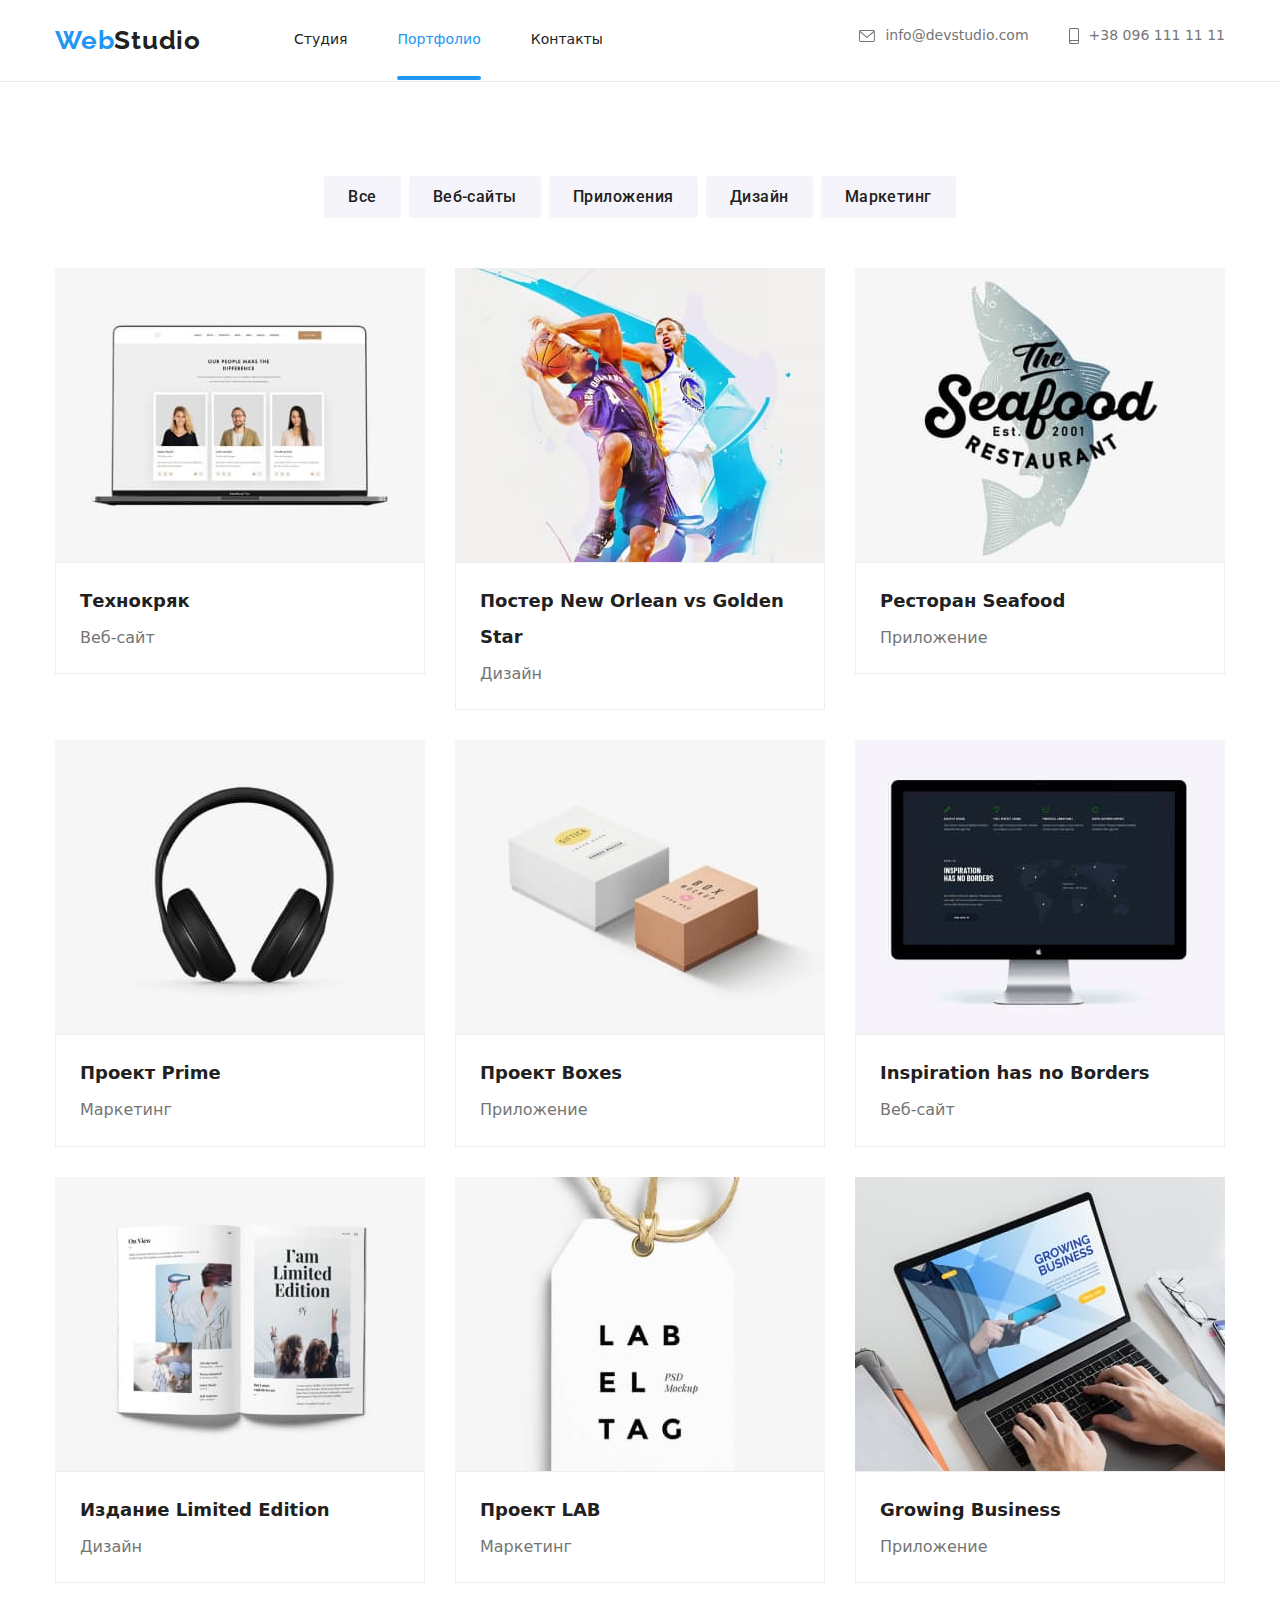
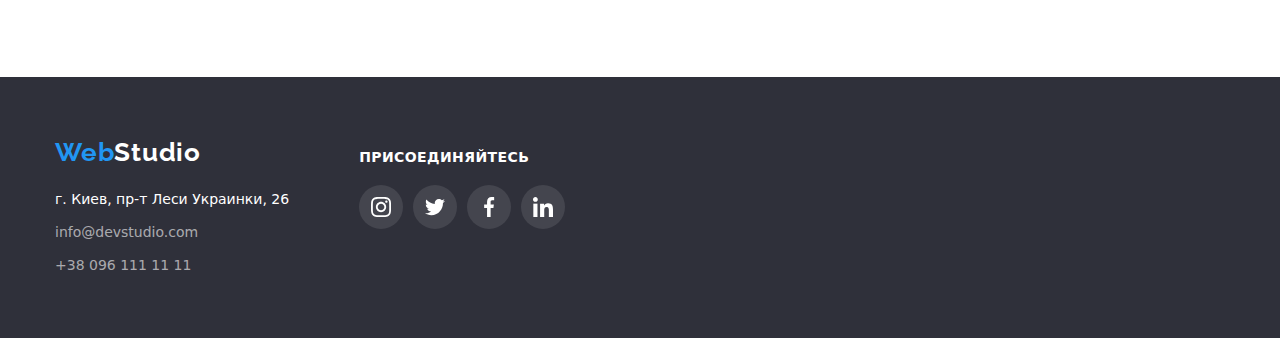
==== portfolio.html @ 893a2a83 "hw6" ====
<!DOCTYPE html>
<html lang="ru">

<head>
    <meta charset="UTF-8">
    <meta http-equiv="X-UA-Compatible" content="IE=edge">
    <meta name="viewport" content="width=device-width, initial-scale=1.0">
    <title>Document</title>
    <link rel="stylesheet" href="./css/styles.css">
    <link rel="stylesheet" href="https://cdnjs.cloudflare.com/ajax/libs/modern-normalize/1.1.0/modern-normalize.css">
    <link rel="preconnect" href="https://fonts.gstatic.com">
    <link
        href="https://fonts.googleapis.com/css2?family=Raleway:wght@700&family=Roboto:wght@400;500;700;900&display=swap"
        rel="stylesheet">
</head>

<body>
    <header class=head-border>
        <div class="container">
            <nav class="nav">

                <a class="nav-logo" href="./index.html"><span class="logo-web">Web</span>Studio</a>

                <ul class="nav-list list">
                    <li class="nav-item"><a class="nav-link link " href="./index.html">Студия</a></li>
                    <li class="nav-item"><a class="nav-link link active" href="./portfolio.html">Портфолио</a></li>
                    <li class="nav-item"><a class="nav-link link" href="#">Контакты</a></li>
                </ul>
            </nav>
            <ul class="contact-list list">
                <li class="contact-item"><a class="nav-link link contact-link" href="mailto:info@devstudio.com">
                        <svg class=contact-list-icon width="16" height="12">
                            <use href="./images/sprite.svg#icon-envelope"></use>
                        </svg>
                        info@devstudio.com</a></li>
                <li class="contact-item"><a class="nav-link link contact-link" href="tel:+380961111111">
                        <svg class=contact-list-icon width="10" height="16">
                            <use href="./images/sprite.svg#icon-smartphone"></use>
                        </svg>
                        +38 096 111 11 11</a>
                </li>
            </ul>
        </div>
    </header>

    <main>
        <section class="container pad-top">

            <ul class=selectors>
                <li class="list"><button type="button" class="btn-filter">Все</button></li>
                <li class="list"><button type="button" class="btn-filter">Веб-сайты</button></li>
                <li class="list"><button type="button" class="btn-filter">Приложения</button></li>
                <li class="list"><button type="button" class="btn-filter">Дизайн</button></li>
                <li class="list"><button type="button" class="btn-filter">Маркетинг</button></li>
            </ul>

            <ul class=tile-list>

                <li class="title-li list ">
                        <a class="link link-al" href="">
                            <div class="overlay">
                                <img src="./images/tehnokrya.jpg" alt="website" width="370">
                                <p class="about-galery-card">Технокряк это 
                                    современная площадка распространения коронавируса. Компании используют эту платформу для цифрового шпионажа и атак на защищённые сервера конкурентов.</p>
                            </div>
                            <div class="gallery-card">
                            <h3 class="galery-title">Технокряк</h3>
                            <p class="galery-text">Веб-сайт</p>
                    </div></a></li>

                <li class="title-li list">
                    <a class="link link-al" href="">
                        <div class="overlay">
                              <img src="./images/poster-ball.jpg" alt="basketball-players" width="370">
                                 <p class="about-galery-card">Lorem ipsum dolor sit amet consectetur adipisicing elit. Perferendis eveniet laboriosam voluptatibus minus itaque quaerat quos sequi aut iusto, natus adipisci accusantium dignissimos eius! Alias facere sunt quisquam distinctio veniam.</p>
                            </div>
                            <div class="gallery-card">
                            <h3 class="galery-title">Постер New Orlean vs Golden Star</h3>
                            <p class="galery-text">Дизайн</p>
                    </div>
                </a>
                </li>

                <li class="title-li list ">
                    <a class="link link-al" href="">
                        <div class="overlay">
                            <img src="./images/poster-shark.jpg" alt="restoraunt-logo" width="370">
                            <p class="about-galery-card">Lorem ipsum dolor sit amet consectetur adipisicing elit. Perferendis eveniet laboriosam voluptatibus minus itaque quaerat quos sequi aut iusto, natus adipisci accusantium dignissimos eius! Alias facere sunt quisquam distinctio veniam.
                        </div>
                        <div class="gallery-card">
                        <h3 class="galery-title">Ресторан Seafood</h3>
                        <p class="galery-text">Приложение</p>
                </div>
           
            </a>
            </li>

            <li class="title-li list ">
                <a class="link link-al" href="">
                    <div class="overlay">
                        <img src="./images/headphones.jpg" alt="headphones" width="370">
                        <p class="about-galery-card">Lorem ipsum dolor sit amet consectetur adipisicing elit. Perferendis eveniet laboriosam voluptatibus minus itaque quaerat quos sequi aut iusto, natus adipisci accusantium dignissimos eius! Alias facere sunt quisquam distinctio veniam.                 </div>
                    <div class="gallery-card">
                    <h3 class="galery-title">Проект Prime</h3>
                    <p class="galery-text">Маркетинг</p>
            </div>
        </a>
        </li>
             
        <li class="title-li list ">
            <a class="link link-al" href="">
                <div class="overlay">
                    <img src="./images/boxes.jpg" alt="two-boxes" width="370">
                    <p class="about-galery-card">Lorem ipsum dolor sit amet consectetur adipisicing elit. Perferendis eveniet laboriosam voluptatibus minus itaque quaerat quos sequi aut iusto, natus adipisci accusantium dignissimos eius! Alias facere sunt quisquam distinctio veniam.         </div>
                <div class="gallery-card">
                <h3 class="galery-title">Проект Boxes</h3>
                <p class="galery-text">Приложение</p>
        </div>    </a>
    </li>
           
    <li class="title-li list ">
        <a class="link link-al" href="">
            <div class="overlay">
                <img src="./images/macbook.jpg" alt="macbook" width="370">
                <p class="about-galery-card">Lorem ipsum dolor sit amet consectetur adipisicing elit. Perferendis eveniet laboriosam voluptatibus minus itaque quaerat quos sequi aut iusto, natus adipisci accusantium dignissimos eius! Alias facere sunt quisquam distinctio veniam. </div>
            <div class="gallery-card">
            <h3 class="galery-title">Inspiration has no Borders</h3>
            <p class="galery-text">Веб-сайт</p>
    </div></a>
</li>

<li class="title-li list ">
    <a class="link link-al" href="">
        <div class="overlay">
            <img src="./images/book.jpg" alt="book" width="370">
            <p class="about-galery-card">Lorem ipsum dolor sit amet consectetur adipisicing elit. Perferendis eveniet laboriosam voluptatibus minus itaque quaerat quos sequi aut iusto, natus adipisci accusantium dignissimos eius! Alias facere sunt quisquam distinctio veniam.  </div>    
                <div class="gallery-card">
        <h3 class="galery-title">Издание Limited Edition</h3>
        <p class="galery-text">Дизайн</p>
</div>
</a>
</li>   
             
<li class="title-li list ">
    <a class="link link-al" href="">
        <div class="overlay">
            <img src="./images/label.jpg" alt="label" width="370">
            <p class="about-galery-card">Lorem ipsum dolor sit amet consectetur adipisicing elit. Perferendis eveniet laboriosam voluptatibus minus itaque quaerat quos sequi aut iusto, natus adipisci accusantium dignissimos eius! Alias facere sunt quisquam distinctio veniam.   </div>       
                <div class="gallery-card">
        <h3 class="galery-title">Проект LAB</h3>
        <p class="galery-text">Маркетинг</p>
</div></a></li>   

<li class="title-li list ">
    <a class="link link-al" href="">
        <div class="overlay">
            <img src="./images/laptop.jpg" alt="notebook" width="370">
            <p class="about-galery-card">Lorem ipsum dolor sit amet consectetur adipisicing elit. Perferendis eveniet laboriosam voluptatibus minus itaque quaerat quos sequi aut iusto, natus adipisci accusantium dignissimos eius! Alias facere sunt quisquam distinctio veniam.   </div>      
                 <div class="gallery-card">
        <h3 class="galery-title">Growing Business</h3>
        <p class="galery-text">Приложение</p>
</div></a></li>  

            </ul>
        </section>
    </main>

    <footer class="footer-color">
        <div class="container footer-container">
            <div class=div-footer>
                <address>
                    <a class="footer-logo" href="./index.html"><span class="logo-web">Web</span>Studio</a>
                    <p class="contacts-mar adress">г. Киев, пр-т Леси Украинки, 26</p>
                    <a class="link-footer" href="mailto:info@devstudio.com">
                        <p class=contacts-mar>info@devstudio.com</p>
                    </a>
                    <a class=" link-footer" href="tel:+380961111111">
                        <p>+38 096 111 11 11</p>
                    </a>

                </address>

                <div class=join-list>
                    <p class=join>присоединяйтесь</p>
                    <ul class="our-social-link-list list">
                        <li class="our-social-list-item">
                            <a class="social-list-link our-social-list-link" href="">
                                <svg class="social-list-icon-wite" width="20" height="20">
                                    <use href="./images/sprite.svg#icon-instagram">
                                    </use>
                                </svg></a>
                        </li>
                        <li class="our-social-list-item">
                            <a href="" class="social-list-link our-social-list-link">
                                <svg class="social-list-icon-wite" width="20" height="20">
                                    <use href="./images/sprite.svg#icon-twitter">
                                    </use>
                                </svg></a>
                        </li>
                        <li class="our-social-list-item">
                            <a href="" class="social-list-link our-social-list-link">
                                <svg class="social-list-icon-wite" width="20" height="20">
                                    <use href="./images/sprite.svg#icon-facebook">
                                    </use>
                                </svg></a>
                        </li>
                        <li class="our-social-list-item">
                            <a href="" class="social-list-link our-social-list-link">
                                <svg class="social-list-icon-wite" width="20" height="20">
                                    <use href="./images/sprite.svg#icon-linkedin">
                                    </use>
                                </svg></a>
                        </li>
                </div>
            </div>

    </footer>
</body>

</html>
---- css/styles.css ----
:root {
  --color-black: #212121;
  --color-blue: #2196f3;
  --color-grey: #757575;
  --color-white: #ffffff;
  --color-innative-btn: #f5f4fa;
}
h1,
h2,
h3,
h4,
h5,
h6,
p,
ul,
ol {
  margin-bottom: 0;
  margin-top: 0;
  padding: 0;
}
.visually-hidden {
  position: absolute !important;
  clip: rect(1px 1px 1px 1px);
  clip: rect(1px, 1px, 1px, 1px);
  padding: 0 !important;
  border: 0 !important;
  height: 1px !important;
  width: 1px !important;
  overflow: hidden;
}

body {
  background-color: var(--color-white);
  color: var(--color-grey);
  font-family: Roboto, Arial, Helvetica, sans-serif;
  font-style: normal;
  font-weight: 400;
  font-size: 14px;
  line-height: 1.14;
}
img {
  display: block;
}
.container {
  width: 1200px;
  padding-left: 15px;
  padding-right: 15px;
  margin-left: auto;
  margin-right: auto;
  /* align-items: center; */
}
.list {
  list-style: none;
}
.pad-top {
  padding-top: 94px;
  padding-bottom: 94px;
}

.link:hover,
.link:focus {
  color: var(--color-blue);
}
.head-border {
  border-bottom: 1px solid #ececec;
}
/*  header */

.nav,
header > .container,
.selectors {
  display: flex;
  flex-wrap: wrap;
  align-items: center;
}
.img-list {
  margin-top: -30px;
  margin-left: -30px;
  display: flex;
  flex-wrap: wrap;
}
.img-li {
  flex-basis: calc((100% - 90px) / 3);
  margin-top: 30px;
  margin-left: 30px;
}
.nav-link {
  padding-top: 25px;
  padding-bottom: 33px;
}

/* logo */
.nav-logo {
  padding-top: 25px;
  padding-bottom: 25px;
  font-family: Raleway;
  font-weight: 700;
  font-size: 26px;
  line-height: 1.19;
  letter-spacing: 0.03em;
  text-decoration: none;
  color: var(--color-black);
  margin-right: 93px;
}
.logo-web {
  color: var(--color-blue);
}
/* /logo */

/* header */

.nav-list {
  font-weight: 500;
  display: flex;
  align-items: center;
}
.nav-item:not(:last-child) {
  margin-right: 50px;
}
.link {
  text-decoration: none;
  color: var(--color-black);
  transition: color 250ms cubic-bezier(0.4, 0, 0.2, 1);
}
.active {
  color: var(--color-blue);
  position: relative;
}
.active:after {
  content: "";
  display: block;
  position: absolute;
  width: 100%;
  height: 4px;
  left: 0;
  bottom: 0;
  background-color: var(--color-blue);
  display: inline-block;
  border-radius: 2px;
  margin: 0;
  padding: 0;
}
.contact-list {
  display: flex;
  margin-left: auto;
}
.contact-item:not(:last-child) {
  margin-right: 40px;
}
.contact-link {
  display: flex;
  align-items: center;
  justify-content: flex-end;
  font-weight: 500;
  color: var(--color-grey);
  transition: color 250ms cubic-bezier(0.4, 0, 0.2, 1);
}
.contact-list-icon {
  margin-right: 10px;
  fill: currentColor;
  transition: fill 250ms cubic-bezier(0.4, 0, 0.2, 1);
}
.contact-item:hover .contact-list-icon,
.contact-item:focus .contact-list-icon {
  fill: var(--color-blue);
}

/* /header */
/* hero */
.hero-container {
  max-width: 700px;
  margin-left: auto;
  margin-right: auto;
}
.hero-title {
  justify-content: center;
  font-weight: 900;
  font-size: 44px;
  line-height: 1.36;
  text-align: center;
  letter-spacing: 0.06em;
  text-transform: uppercase;
  color: var(--color-white);
}
.hero-section {
  background-color: #c4c4c4;
  display: flex;
  padding-top: 200px;
  padding-bottom: 200px;
  margin-left: auto;
  margin-right: auto;
  max-width: 1600px;
  background-image: linear-gradient(
      rgba(47, 48, 58, 0.4),
      rgba(47, 48, 58, 0.4)
    ),
    url("../images/bgi.jpeg");
}

/* hero btn */
.btn {
  background-color: var(--color-blue);
  color: var(--color-white);
  font-weight: 700;
  font-size: 16px;
  line-height: 1.87;
  border-radius: 4px;
  cursor: pointer;
  justify-content: center;
  margin-top: 30px;
}
.order {
  align-items: center;
  justify-content: center;
  display: block;
  margin-left: auto;
  margin-right: auto;
  padding: 10px 32px;
  box-shadow: 0px 4px 4px rgba(0, 0, 0, 0.15);
  border-radius: 4px;
  border: none;
  transition: color 250ms cubic-bezier(0.4, 0, 0.2, 1);
}
.order:focus,
.order:hover {
  color: var(--color-black);
  box-shadow: 0px 3px 1px rgba(0, 0, 0, 0.1), 0px 1px 2px rgba(0, 0, 0, 0.08),
    0px 2px 2px rgba(0, 0, 0, 0.12);
}
/* /hero btn */
/* about */
.feature {
  justify-content: center;
  align-items: center;
  width: 270px;
  height: 120px;
  display: flex;
  background-color: #f5f4fa;
  border-radius: 4px;
}

.about-list {
  display: flex;
  flex-direction: row;
  margin-top: -30px;
  margin-left: -30px;
}
.discription {
  padding-top: 94px;
  padding-bottom: 47px;
}
.about-list li {
  margin-left: 30px;
  margin-top: 30px;
  /* padding: 5px; */
  flex-basis: calc((100% - 120px) / 4);
}

.about-title {
  text-transform: uppercase;
  color: var(--color-black);
  font-size: 14px;
  line-height: 1.71;
  margin-bottom: 10px;
  padding-top: 30px;
}

.about-title-p {
  font-style: normal;
  font-weight: normal;
  font-size: 14px;
  line-height: 1.71;
  letter-spacing: 0.03em;
}
/* about work */
.about-work {
  font-weight: 700;
  color: var(--color-black);
  text-align: center;
  font-size: 36px;
  margin-bottom: 50px;
}
.work-list {
  padding-bottom: 94px;
  padding-top: 47px;
}
.about-work-div {
  position: relative;
}
.about-work-disc {
  background-color: rgba(47, 48, 58, 0.8);
  padding-top: 27px;
  display: block;
  position: absolute;
  height: 70px;
  width: 370px;
  left: 0px;
  bottom: 0px;
  right: 0px;
  font-weight: bold;
  font-size: 14px;
  line-height: 1.71;
  text-align: center;
  letter-spacing: 0.03em;
  text-transform: uppercase;
  color: #ffffff;
}
/* /about work */
/* team */
.team-section {
  background-color: #f5f4fa;
}
.our-team {
  font-weight: 700;
  color: var(--color-black);
  text-align: center;
  font-size: 36px;
  margin-bottom: 50px;
}

.team-list {
  display: flex;
  margin-top: -30px;
  margin-left: -30px;
}
.card {
  margin-left: 30px;
  margin-top: 30px;
  flex-basis: calc((100% - 120px) / 4);
  box-shadow: 0px 1px 3px rgba(0, 0, 0, 0.12), 0px 1px 1px rgba(0, 0, 0, 0.14),
    0px 2px 1px rgba(0, 0, 0, 0.2);
  border-radius: 0px 0px 4px 4px;
}

.employer {
  color: var(--color-black);
  font-weight: 500;
  text-align: center;
  font-size: 16px;
  line-height: 1.19;
  margin-bottom: 10px;
}
.employer-text {
  text-align: center;
  font-size: 16px;
  line-height: 1.19;
}
.employer-card {
  padding: 30px 32px;
  background-color: #fff;
}




/* footer*/




.footer-logo {
  color: var(--color-white);
  font-family: Raleway;
  font-weight: 700;
  font-size: 26px;
  line-height: 1.19;
  letter-spacing: 0.03em;
  text-decoration: none;
  margin-bottom: 20px;
  display: inline-block;
  font-style: normal;
}
.footer-color {
  background-color: #2f303a;
}
.div-footer {
  display: flex;
  flex-direction: row;
}
.footer-container {
  padding-top: 60px;
  padding-bottom: 60px;
}
.adress {
  font-style: normal;
  font-size: 14px;
  line-height: 1.71;
  color: var(--color-white);
}
.link-footer {
  text-decoration: none;
  color: rgba(255, 255, 255, 0.6);
  font-style: normal;
  font-size: 14px;
  line-height: 1.71;
  transition: color 250ms cubic-bezier(0.4, 0, 0.2, 1);
}
.link-footer:hover,
.link-footer:focus {
  color: var(--color-blue);
}
.footer-form-container{
  margin-top: 12px;
  margin-left: 93px;
  display: flex;
}
.footer-form-input{
  width: 358px;
  background-color: transparent;
  color:var(--color-white);
  padding-top: 15px;
  padding-bottom: 15px;
  padding-left: 16px;
  border: 1px solid rgba(255, 255, 255, 0.3);
box-sizing: border-box;
filter: drop-shadow(0px 4px 4px rgba(0, 0, 0, 0.15));
border-radius: 4px;
}
.spam-btn{
  margin-top: 33px;
  margin-left: 12px;
  height: 50px;
  width: 200px;
  padding-top: 10px;
  padding-bottom: 10px;
  padding-left: 29px;
  box-shadow: 0px 4px 4px rgba(0, 0, 0, 0.15);
  border-radius: 4px;
  border: none;
font-weight: bold;
font-size: 16px;
line-height: 1.87;
display: flex;
  color: var(--color-white);
  background-color: var(--color-blue);
  transition: color 250ms cubic-bezier(0.4, 0, 0.2, 1);
}


.btn-filter {
  background-color: var(--color-innative-btn);
  font-size: 16px;
  line-height: 1.62;
  letter-spacing: 0.03em;
  text-align: center;
  border-radius: 4px;
  border-color: transparent;
  padding: 6px 22px;
  font-weight: 500;
  font-size: 16px;
  line-height: 1.62;
  text-align: center;
  color: var(--color-black);
  font-family: Roboto;
  cursor: pointer;
  transition: color 250ms cubic-bezier(0.4, 0, 0.2, 1),
    background-color 250ms cubic-bezier(0.4, 0, 0.2, 1),
    box-shadow 250ms cubic-bezier(0.4, 0, 0.2, 1);
}
.btn-filter:hover,
.btn-filter:focus {
  color: var(--color-white);
  background-color: var(--color-blue);
  box-shadow: 0px 3px 1px rgba(0, 0, 0, 0.1), 0px 1px 2px rgba(0, 0, 0, 0.08),
    0px 2px 2px rgba(0, 0, 0, 0.12);
}
.galery-title {
  color: var(--color-black);
  font-weight: 700;
  font-size: 18px;
  line-height: 2;
}
.galery-text {
  color: var(--color-grey);
  font-size: 16px;
  line-height: 1.9;
}
/* portfolio */
.selectors {
  justify-content: center;
  margin-bottom: 50px;
}
.selectors > .list:not(:last-child) {
  margin-right: 8px;
}

/* tile */
.tile-list {
  display: flex;
  flex-wrap: wrap;
  margin-left: -30px;
  margin-top: -30px;
}

.title-li {
  display: block;
  flex-basis: calc((100% - 90px) / 3);
  margin-left: 30px;
  margin-top: 30px;
}
.title-li:hover,
.title-li:focus {
  box-shadow: 0px 3px 1px rgba(0, 0, 0, 0.1), 0px 1px 2px rgba(0, 0, 0, 0.08),
    0px 2px 2px rgba(0, 0, 0, 0.12);
  border-radius: 4px;
  border-color: transparent;
}

.galery-title {
  margin-bottom: 4px;
}
.about-galery-card {
  padding: 63px 24px;
  font-family: Roboto;
  font-style: normal;
  font-weight: normal;
  font-size: 18px;
  line-height: 1.56;
  letter-spacing: 0.03em;
  color: #ffffff;
  width: 100%;
  height: 100%;
  position: absolute;
  top: 0;
  left: 0;
  overflow: auto;
  background-color: rgba(33, 150, 243, 0.9);
  transform: translateY(100%);
  transition: transform 250ms cubic-bezier(0.4, 0, 0.2, 1);
}
.overlay {
  position: relative;
  overflow: hidden;
}
.link-al {
  display: block;
}
.link-al:hover .about-galery-card,
.link-al:focus .about-galery-card {
  transform: translateY(0%);
}

.gallery-card {
  padding: 20px 24px;
  background: #ffffff;
  border: 1px solid #eeeeee;
  box-sizing: border-box;
}
.contacts-mar {
  margin-bottom: 9px;
}
.social-link-list {
margin-top: 16px;
}
.social-list-link {
  display: flex;
  align-items: center;
  justify-content: center;
  width: 44px;
  height: 44px;
  border-radius: 50%;
  transition: background-color 250ms cubic-bezier(0.4, 0, 0.2, 1);
}
.social-link-list {
  justify-content: space-between;
  display: flex;
}
.social-list-link:hover,
.social-list-link:focus {
  background-color: var(--color-blue);
}
.social-list-icon {
  fill: #afb1b8;
  transition: fill 250ms cubic-bezier(0.4, 0, 0.2, 1);
}
.social-list-link:hover .social-list-icon,
.social-list-link:focus .social-list-icon {
  fill: var(--color-white);
}

.clients {
  padding-top: 94px;
  font-weight: 700;
  color: var(--color-black);
  text-align: center;
  font-size: 36px;
  padding-bottom: 50px;
  line-height: 42px;
  letter-spacing: 0.03em;
}
.clients-title {
  font-size: 36px;
}
.clients-link-list {
  justify-content: center;
  display: flex;
}
.clients-list-item:not(:last-child) {
  margin-right: 30px;
}
.clients-list-item {
  margin-top: 50px;
}
.clients-list-icon {
  padding: auto;
  fill: #afb1b8;
  transition: fill 250ms cubic-bezier(0.4, 0, 0.2, 1);
}
.clients-list-link {
  border: 1px solid #afb1b8;
  box-sizing: border-box;
  border-radius: 4px;
  width: 170px;
  height: 92px;
  display: flex;
  justify-content: center;
  align-items: center;
  transition: fill 250ms cubic-bezier(0.4, 0, 0.2, 1),
    border 250ms cubic-bezier(0.4, 0, 0.2, 1);
}

.clients-list-link:hover .clients-list-icon,
.clients-list-link:focus .clients-list-icon {
  fill: var(--color-blue);
}
.clients-list-link:hover,
.clients-list-link:focus {
  fill: var(--color-blue);
  border: 1px solid var(--color-blue);
}
.our-social-list-link {
  display: flex;
  flex-direction: row;
  align-items: center;
  justify-content: center;
  width: 44px;
  height: 44px;
  border-radius: 50%;
}
.social-list-icon-wite {
  fill: #fff;
}
.join-list {
  margin-top: 12px;
  margin-left: 70px;
}
.join {
  text-transform: uppercase;
  font-weight: bold;
  font-size: 14px;
  line-height: 16px;
  letter-spacing: 0.03em;
  margin-bottom: 20px;
  color: var(--color-white);
}
.our-social-link-list {
  display: flex;
  flex-direction: row;
}
.our-social-list-item {
  padding-right: 10px;
}
.our-social-list-link {
  display: flex;
  align-items: center;
  justify-content: center;
  width: 44px;
  height: 44px;
  border-radius: 50%;
  background: rgba(255, 255, 255, 0.1);
  transition: background 250ms cubic-bezier(0.4, 0, 0.2, 1);
}

/* modal-form */

.backdrop {
  position: fixed;
  top: 0;
  left: 0;
  right: 0;
  bottom: 0;
  z-index: 100;
  background-color: rgba(0, 0, 0, 0.5);
  transition: opacity 500ms cubic-bezier(0.4, 0, 0.2, 1), visibility 500ms cubic-bezier(0.4, 0, 0.2, 1);;
}
.modal {
  position: absolute;
  top: 50%;
  left: 50%;
  transform: translate(-50%, -50%);
  width: 528px;
  height: 580px;
  background-color: #ffffff;
  box-shadow: 0px 1px 3px rgba(0, 0, 0, 0.12), 0px 1px 1px rgba(0, 0, 0, 0.14),
    0px 2px 1px rgba(0, 0, 0, 0.2);
  border-radius: 4px;
  padding: 40px;
}
.close-btn {
  position: absolute;
  top: 8px;
  right: 8px;
  width: 30px;
  height: 30px;
  border-radius: 50%;
  border: 1px solid rgba(0, 0, 0, 0.1);
  background-color: transparent;
  cursor: pointer;
  padding: 0;
}
.btn-close {
  fill: black;
  justify-content: center;
  align-items: center;
  display: block;
  margin: auto;
  transition: fill 250ms cubic-bezier(0.4, 0, 0.2, 1);
}
.close-btn:hover .btn-close,
.close-btn:focus .btn-close {
  fill: var(--color-blue);
}

.is-hidden {
  opacity: 0;
  visibility: hidden;
  pointer-events: none;
}

.modal-form {
  display: flex;
  flex-direction: column;
}

.modal-form-head {
  font-size: 20px;
  line-height: 1.15;
  text-align: center;
  letter-spacing: 0.03em;
  color: var(--color-black);
  margin-bottom: 12px;
}

.modal-form-field {
  font-size: 12px;
  line-height: 1.2;
  color: var(--color-grey)
  letter-spacing: 0.01em;
  margin-bottom: 10px;
}

.modal-form-input-wrapper {
  position: relative;
  display: block;
  margin-top: 4px;
 
}

.modal-form-input {
  font-size: 16px;
  width: 100%;
  height: 40px;
  border: 1px solid rgba(33, 33, 33, 0.2);
  border-radius: 4px;
  padding-left: 42px;
  transition: border-color 250ms cubic-bezier(0.4, 0, 0.2, 1);
}

.modal-form-input:focus {
  outline: none;
  border-color: var(--color-blue);
}

.modal-form-icon {
  position: absolute;
  top: 50%;
  left: 12px;
  transform: translateY(-50%);
  display: block;
  width: 18px;
  height: 18px;
  fill: var(--color-black);
  transition: fill 250ms cubic-bezier(0.4, 0, 0.2, 1);
}

.modal-form-input:focus + .modal-form-icon {
  fill: var(--color-blue);
}

.modal-form-message {
  font-size: 16px;
  width: 100%;
  height: 120px;
  resize: none;
  border: 1px solid rgba(33, 33, 33, 0.2);
  border-radius: 4px;
  margin-top: 8px;
  padding: 12px 16px;
  transition: border-color 250ms cubic-bezier(0.4, 0, 0.2, 1);
}

.modal-form-message:focus {
  outline: none;
  border-color: var(--color-blue);
}

.modal-form-message::placeholder {
  color: var(--color-grey);
  opacity: 50%;
}

.modal-form-input:focus:not(:placeholder-shown):valid {
  border-color: green;
}

.modal-form-input:focus:not(:placeholder-shown):invalid {
  border-color: red;
}



.modal-form-policy-label {
  display: flex;
  align-items: center;
  font-size: 12px;
  margin-bottom: 20px;
}

.modal-form-policy-label::before {
  display: block;
  content: "";
  width: 18px;
  height: 18px;
  border: 1px solid rgba(33, 33, 33, 0.2);
  border-radius: 2px;
  cursor: pointer;
  margin-right: 10px;
  /* background-color: tomato; */
}
.modal-form-icon-checkbox{
    position: absolute;
    display: block;
    width: 18px;
    height: 18px;
    fill: var(--color-black);
    transition: fill 250ms cubic-bezier(0.4, 0, 0.2, 1);
}
.modal-form-policy-link{
  color:var(--color-blue);
}
.modal-form-checkbox-wrapper {
  position: relative;
}

.modal-form-checkbox:checked ~ .modal-form-policy-label::before {
  background-color: var(--color-blue);
  fill: #fff;
}

.modal-form-checkbox:focus ~ .modal-form-policy-label::before {
outline: 2px solid blue;

}
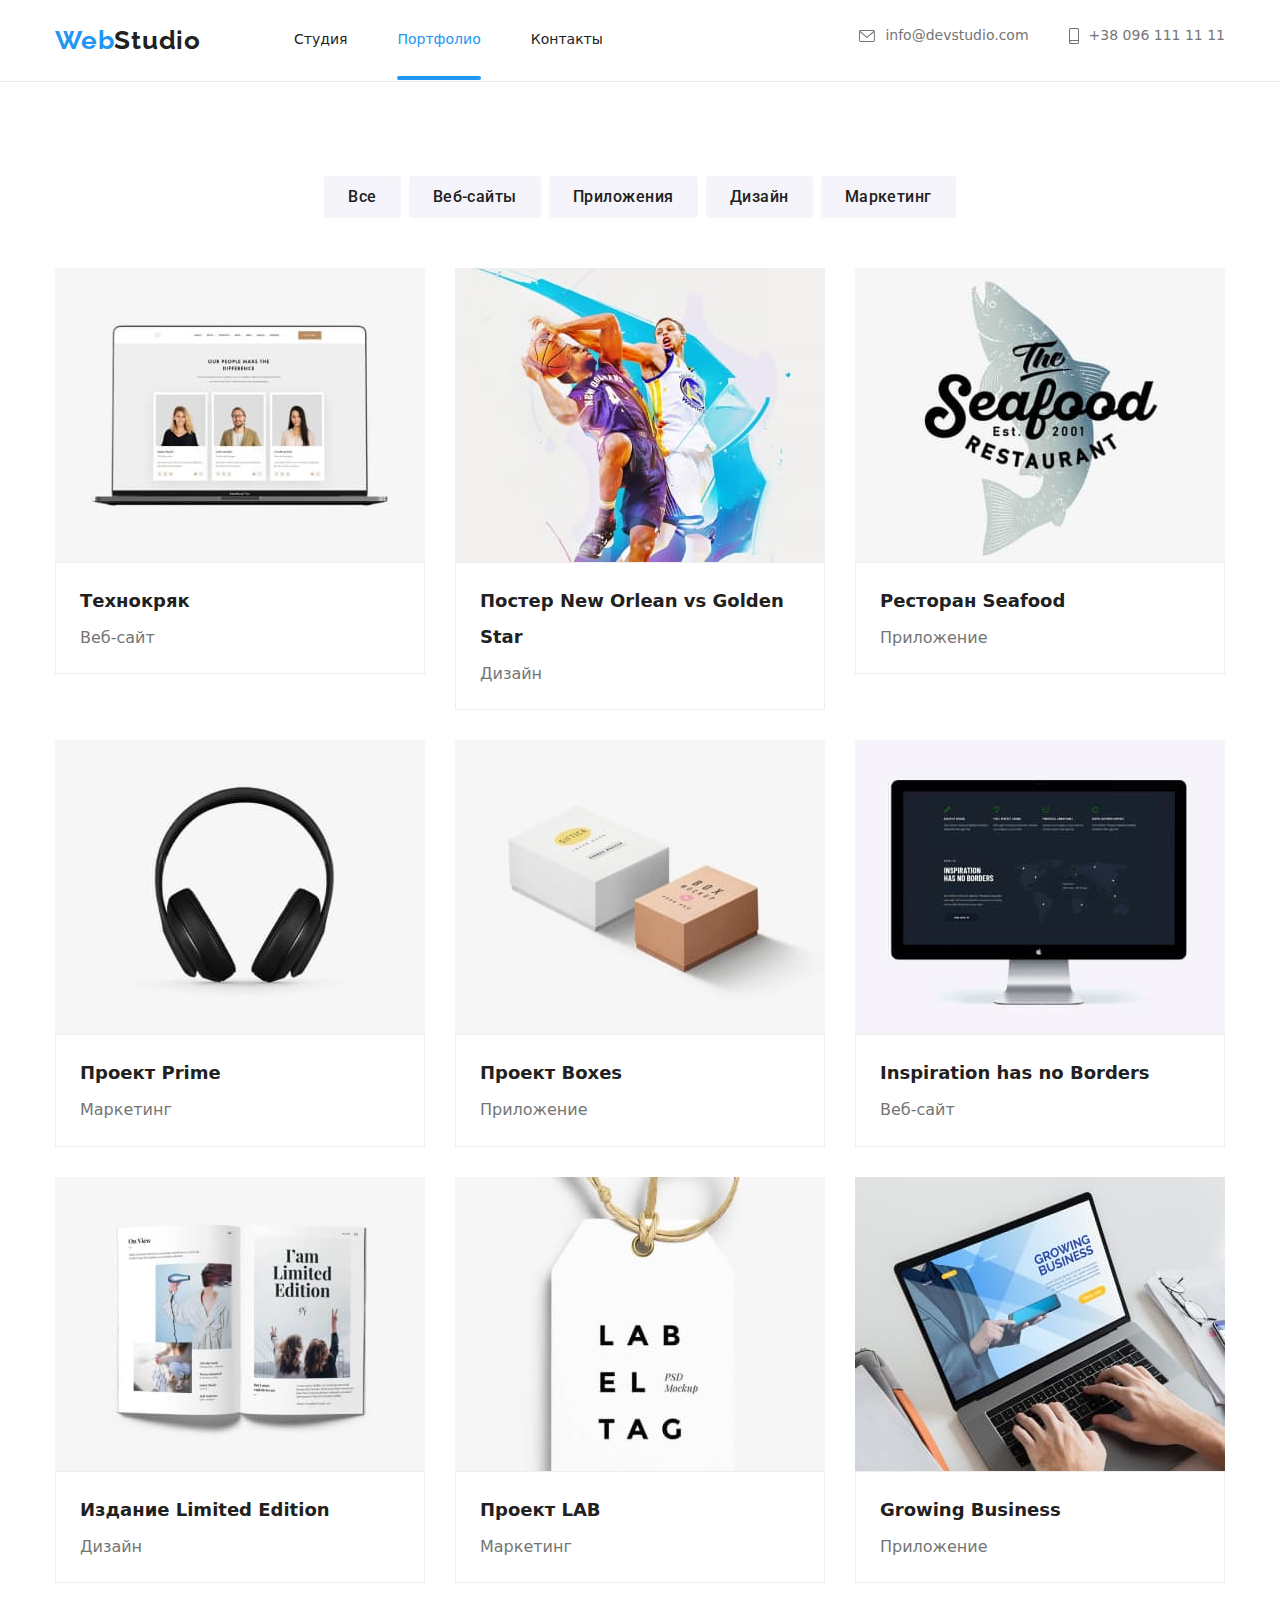
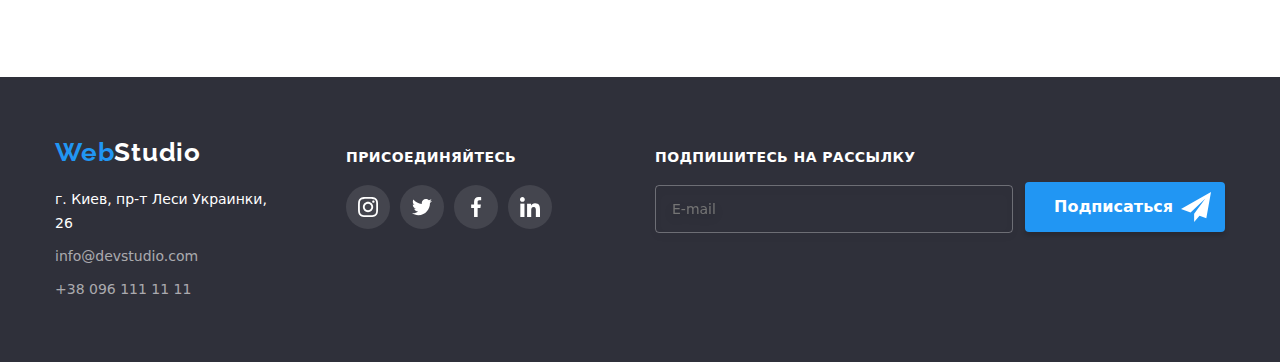
==== commit 25a18ec9: "Update portfolio.html" ====
--- a/portfolio.html
+++ b/portfolio.html
@@ -212,7 +212,21 @@
                                 </svg></a>
                         </li>
                 </div>
+                <div class=footer-form-container>
+                    <div class="join-spam">
+                        <p class="join ">Подпишитесь на рассылку</p>
+                        <input type="mail" name="user-mail" class="footer-form-input" required
+                        pattern="" title="" placeholder="E-mail">
+                       
+                    </div>
+                    <div>
+                <button type="button" class="spam-btn">Подписаться <svg class="footer-form-telegram" width="" height="">
+                    <use href="./images/sprite.svg#icon-telegram">
+                    </use>
+                </svg></button>
             </div>
+            </div>
+
 
     </footer>
 </body>
--- a/css/styles.css
+++ b/css/styles.css
@@ -417,6 +417,8 @@
 border-radius: 4px;
 }
 .spam-btn{
+  fill:white;
+  cursor:pointer;
   margin-top: 33px;
   margin-left: 12px;
   height: 50px;
@@ -433,9 +435,18 @@
 display: flex;
   color: var(--color-white);
   background-color: var(--color-blue);
-  transition: color 250ms cubic-bezier(0.4, 0, 0.2, 1);
-}
-
+  transition: color 250ms cubic-bezier(0.4, 0, 0.2, 1),fill 250ms cubic-bezier(0.4, 0, 0.2, 1),background-color 250ms cubic-bezier(0.4, 0, 0.2, 1),
+  box-shadow 250ms cubic-bezier(0.4, 0, 0.2, 1);;
+}
+
+.spam-btn:hover,
+.spam-btn:focus {
+  fill:var(--color-blue);
+  color: var(--color-blue);
+  background-color: var(--color-innative-btn);
+  box-shadow: 0px 3px 1px rgba(0, 0, 0, 0.1), 0px 1px 2px rgba(0, 0, 0, 0.08),
+    0px 2px 2px rgba(0, 0, 0, 0.12);
+}
 
 .btn-filter {
   background-color: var(--color-innative-btn);
@@ -510,6 +521,7 @@
   margin-bottom: 4px;
 }
 .about-galery-card {
+  overflow-y:hidden;
   padding: 63px 24px;
   font-family: Roboto;
   font-style: normal;
@@ -523,7 +535,7 @@
   position: absolute;
   top: 0;
   left: 0;
-  overflow: auto;
+  /* overflow: auto; */
   background-color: rgba(33, 150, 243, 0.9);
   transform: translateY(100%);
   transition: transform 250ms cubic-bezier(0.4, 0, 0.2, 1);
@@ -838,11 +850,12 @@
   /* background-color: tomato; */
 }
 .modal-form-icon-checkbox{
+  width: 17px;
+  height: 17px;
+  cursor: pointer;
     position: absolute;
     display: block;
-    width: 18px;
-    height: 18px;
-    fill: var(--color-black);
+    fill: white;
     transition: fill 250ms cubic-bezier(0.4, 0, 0.2, 1);
 }
 .modal-form-policy-link{
@@ -853,11 +866,38 @@
 }
 
 .modal-form-checkbox:checked ~ .modal-form-policy-label::before {
-  background-color: var(--color-blue);
-  fill: #fff;
+ background-color: var(--color-blue);
 }
 
 .modal-form-checkbox:focus ~ .modal-form-policy-label::before {
 outline: 2px solid blue;
 
-}+}
+.modal-form-btn{
+  font-weight: bold;
+font-size: 16px;
+  align-items: center;
+  justify-content: center;
+  display: block;
+  margin-left: auto;
+  margin-right: auto;
+  padding: 10px 32px;
+  color:var(--color-white);
+  background-color: var(--color-blue);
+  border-radius: 4px;
+  border: none;
+  letter-spacing: 0.06em;
+  transition: color 250ms cubic-bezier(0.4, 0, 0.2, 1);
+}
+.modal-form-btn:focus,
+.modal-form-btn:hover {
+  color: var(--color-black);
+  background-color: lightblue;
+  box-shadow: 0px 3px 1px rgba(0, 0, 0, 0.1), 0px 1px 2px rgba(0, 0, 0, 0.08),
+    0px 2px 2px rgba(0, 0, 0, 0.12);
+}
+
+
+
+
+
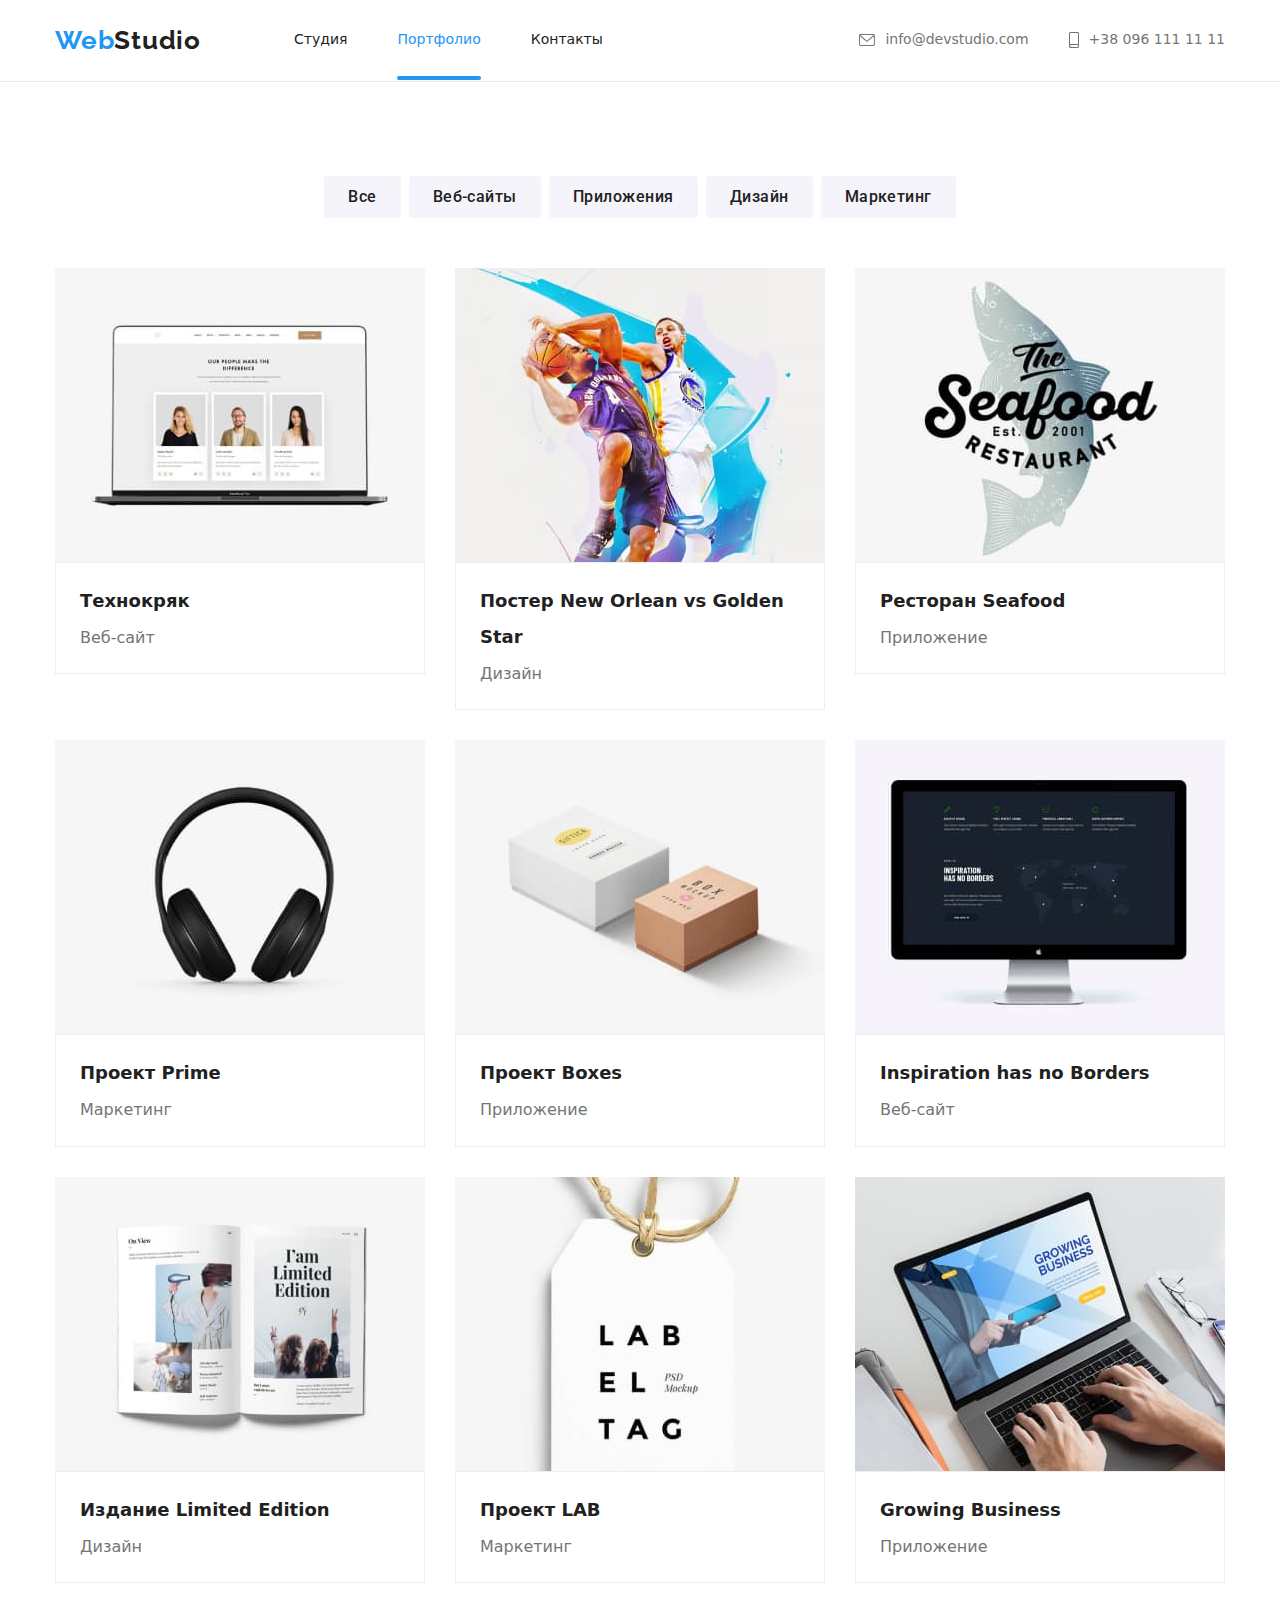
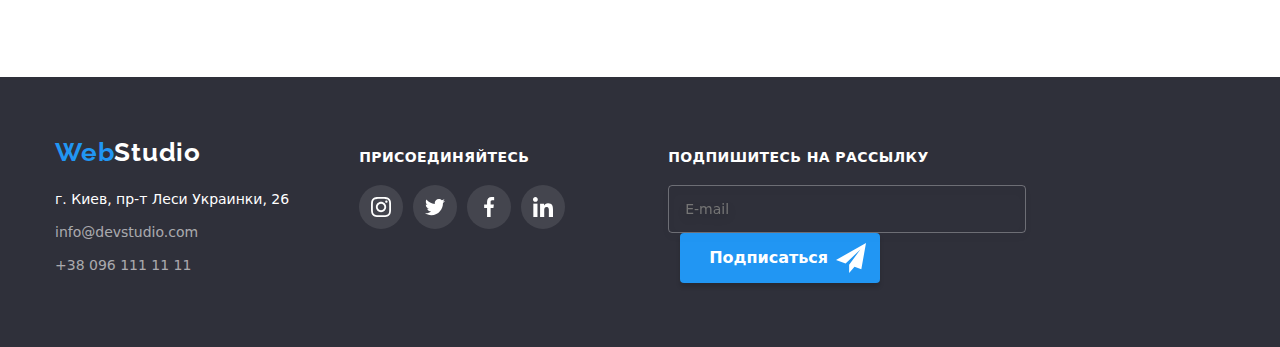
==== commit c66329fc: "hw7" ====
--- a/portfolio.html
+++ b/portfolio.html
@@ -6,7 +6,7 @@
     <meta http-equiv="X-UA-Compatible" content="IE=edge">
     <meta name="viewport" content="width=device-width, initial-scale=1.0">
     <title>Document</title>
-    <link rel="stylesheet" href="./css/styles.css">
+    <link rel="stylesheet" href="./css/main.css">
     <link rel="stylesheet" href="https://cdnjs.cloudflare.com/ajax/libs/modern-normalize/1.1.0/modern-normalize.css">
     <link rel="preconnect" href="https://fonts.gstatic.com">
     <link
@@ -14,53 +14,54 @@
         rel="stylesheet">
 </head>
 
+<header class=head-border>
+    <div class="container">
+        <nav class="nav">
+
+            <a class="logo" href="./index.html"><span class="logo__primary-color">Web</span>Studio</a>
+
+            <ul class="nav-list list">
+                <li class="nav-item"><a class="nav-link link " href="./index.html">Студия</a></li>
+                <li class="nav-item"><a class="nav-link link active" href="./portfolio.html">Портфолио</a></li>
+                <li class="nav-item"><a class="nav-link link" href="#">Контакты</a></li>
+            </ul>
+        </nav>
+
+        <ul class="contact-list list">
+            <li class="contact-item"><a class="contact-link link" href="mailto:info@devstudio.com">
+                    <svg class=contact-icon width="16" height="12">
+                        <use href="./images/sprite.svg#icon-envelope"></use>
+                    </svg>
+                    info@devstudio.com</a></li>
+            <li class="contact-item"><a class="contact-link link" href="tel:+380961111111">
+                    <svg class=contact-icon width="10" height="16">
+                        <use href="./images/sprite.svg#icon-smartphone"></use>
+                    </svg>
+                    +38 096 111 11 11</a>
+            </li>
+        </ul>
+    </div>
+</header>
 <body>
-    <header class=head-border>
-        <div class="container">
-            <nav class="nav">
-
-                <a class="nav-logo" href="./index.html"><span class="logo-web">Web</span>Studio</a>
-
-                <ul class="nav-list list">
-                    <li class="nav-item"><a class="nav-link link " href="./index.html">Студия</a></li>
-                    <li class="nav-item"><a class="nav-link link active" href="./portfolio.html">Портфолио</a></li>
-                    <li class="nav-item"><a class="nav-link link" href="#">Контакты</a></li>
-                </ul>
-            </nav>
-            <ul class="contact-list list">
-                <li class="contact-item"><a class="nav-link link contact-link" href="mailto:info@devstudio.com">
-                        <svg class=contact-list-icon width="16" height="12">
-                            <use href="./images/sprite.svg#icon-envelope"></use>
-                        </svg>
-                        info@devstudio.com</a></li>
-                <li class="contact-item"><a class="nav-link link contact-link" href="tel:+380961111111">
-                        <svg class=contact-list-icon width="10" height="16">
-                            <use href="./images/sprite.svg#icon-smartphone"></use>
-                        </svg>
-                        +38 096 111 11 11</a>
-                </li>
+   
+    <main>
+        <section class="portfolio-container">
+
+            <ul class=selectors>
+                <li class="list"><button type="button" class="selectors__btn">Все</button></li>
+                <li class="list"><button type="button" class="selectors__btn">Веб-сайты</button></li>
+                <li class="list"><button type="button" class="selectors__btn">Приложения</button></li>
+                <li class="list"><button type="button" class="selectors__btn">Дизайн</button></li>
+                <li class="list"><button type="button" class="selectors__btn">Маркетинг</button></li>
             </ul>
-        </div>
-    </header>
-
-    <main>
-        <section class="container pad-top">
-
-            <ul class=selectors>
-                <li class="list"><button type="button" class="btn-filter">Все</button></li>
-                <li class="list"><button type="button" class="btn-filter">Веб-сайты</button></li>
-                <li class="list"><button type="button" class="btn-filter">Приложения</button></li>
-                <li class="list"><button type="button" class="btn-filter">Дизайн</button></li>
-                <li class="list"><button type="button" class="btn-filter">Маркетинг</button></li>
-            </ul>
-
-            <ul class=tile-list>
-
-                <li class="title-li list ">
-                        <a class="link link-al" href="">
-                            <div class="overlay">
+
+            <ul class=gallery__list>
+
+                <li class="gallery__item list ">
+                        <a class="gallery__link link " href=" ">
+                            <div class="gallery__overlay">
                                 <img src="./images/tehnokrya.jpg" alt="website" width="370">
-                                <p class="about-galery-card">Технокряк это 
+                                <p class="gallery__about">Технокряк это 
                                     современная площадка распространения коронавируса. Компании используют эту платформу для цифрового шпионажа и атак на защищённые сервера конкурентов.</p>
                             </div>
                             <div class="gallery-card">
@@ -68,11 +69,11 @@
                             <p class="galery-text">Веб-сайт</p>
                     </div></a></li>
 
-                <li class="title-li list">
-                    <a class="link link-al" href="">
-                        <div class="overlay">
+                <li class="gallery__item list">
+                    <a class="gallery__link link" href="">
+                        <div class="gallery__overlay">
                               <img src="./images/poster-ball.jpg" alt="basketball-players" width="370">
-                                 <p class="about-galery-card">Lorem ipsum dolor sit amet consectetur adipisicing elit. Perferendis eveniet laboriosam voluptatibus minus itaque quaerat quos sequi aut iusto, natus adipisci accusantium dignissimos eius! Alias facere sunt quisquam distinctio veniam.</p>
+                                 <p class="gallery__about">Lorem ipsum dolor sit amet consectetur adipisicing elit. Perferendis eveniet laboriosam voluptatibus minus itaque quaerat quos sequi aut iusto, natus adipisci accusantium dignissimos eius! Alias facere sunt quisquam distinctio veniam.</p>
                             </div>
                             <div class="gallery-card">
                             <h3 class="galery-title">Постер New Orlean vs Golden Star</h3>
@@ -81,11 +82,11 @@
                 </a>
                 </li>
 
-                <li class="title-li list ">
-                    <a class="link link-al" href="">
-                        <div class="overlay">
+                <li class="gallery__item list ">
+                    <a class="gallery__link link" href="">
+                        <div class="gallery__overlay">
                             <img src="./images/poster-shark.jpg" alt="restoraunt-logo" width="370">
-                            <p class="about-galery-card">Lorem ipsum dolor sit amet consectetur adipisicing elit. Perferendis eveniet laboriosam voluptatibus minus itaque quaerat quos sequi aut iusto, natus adipisci accusantium dignissimos eius! Alias facere sunt quisquam distinctio veniam.
+                            <p class="gallery__about">Lorem ipsum dolor sit amet consectetur adipisicing elit. Perferendis eveniet laboriosam voluptatibus minus itaque quaerat quos sequi aut iusto, natus adipisci accusantium dignissimos eius! Alias facere sunt quisquam distinctio veniam.
                         </div>
                         <div class="gallery-card">
                         <h3 class="galery-title">Ресторан Seafood</h3>
@@ -95,45 +96,45 @@
             </a>
             </li>
 
-            <li class="title-li list ">
-                <a class="link link-al" href="">
-                    <div class="overlay">
+            <li class="gallery__item list ">
+                <a class="gallery__link link" href="">
+                    <div class="gallery__overlay">
                         <img src="./images/headphones.jpg" alt="headphones" width="370">
-                        <p class="about-galery-card">Lorem ipsum dolor sit amet consectetur adipisicing elit. Perferendis eveniet laboriosam voluptatibus minus itaque quaerat quos sequi aut iusto, natus adipisci accusantium dignissimos eius! Alias facere sunt quisquam distinctio veniam.                 </div>
+                        <p class="gallery__about">Lorem ipsum dolor sit amet consectetur adipisicing elit. Perferendis eveniet laboriosam voluptatibus minus itaque quaerat quos sequi aut iusto, natus adipisci accusantium dignissimos eius! Alias facere sunt quisquam distinctio veniam.                 </div>
                     <div class="gallery-card">
                     <h3 class="galery-title">Проект Prime</h3>
                     <p class="galery-text">Маркетинг</p>
             </div>
-        </a>
-        </li>
+             </a>
+             </li>
              
-        <li class="title-li list ">
-            <a class="link link-al" href="">
-                <div class="overlay">
+              <li class="gallery__item list ">
+            <a class="gallery__link link" href="">
+                <div class="gallery__overlay">
                     <img src="./images/boxes.jpg" alt="two-boxes" width="370">
-                    <p class="about-galery-card">Lorem ipsum dolor sit amet consectetur adipisicing elit. Perferendis eveniet laboriosam voluptatibus minus itaque quaerat quos sequi aut iusto, natus adipisci accusantium dignissimos eius! Alias facere sunt quisquam distinctio veniam.         </div>
+                    <p class="gallery__about">Lorem ipsum dolor sit amet consectetur adipisicing elit. Perferendis eveniet laboriosam voluptatibus minus itaque quaerat quos sequi aut iusto, natus adipisci accusantium dignissimos eius! Alias facere sunt quisquam distinctio veniam.         </div>
                 <div class="gallery-card">
                 <h3 class="galery-title">Проект Boxes</h3>
                 <p class="galery-text">Приложение</p>
-        </div>    </a>
-    </li>
+                  </div>    </a>
+              </li>
            
-    <li class="title-li list ">
-        <a class="link link-al" href="">
-            <div class="overlay">
+              <li class="gallery__item list ">
+              <a class="gallery__link link" href="">
+            <div class="gallery__overlay">
                 <img src="./images/macbook.jpg" alt="macbook" width="370">
-                <p class="about-galery-card">Lorem ipsum dolor sit amet consectetur adipisicing elit. Perferendis eveniet laboriosam voluptatibus minus itaque quaerat quos sequi aut iusto, natus adipisci accusantium dignissimos eius! Alias facere sunt quisquam distinctio veniam. </div>
+                <p class="gallery__about">Lorem ipsum dolor sit amet consectetur adipisicing elit. Perferendis eveniet laboriosam voluptatibus minus itaque quaerat quos sequi aut iusto, natus adipisci accusantium dignissimos eius! Alias facere sunt quisquam distinctio veniam. </div>
             <div class="gallery-card">
             <h3 class="galery-title">Inspiration has no Borders</h3>
             <p class="galery-text">Веб-сайт</p>
-    </div></a>
-</li>
-
-<li class="title-li list ">
-    <a class="link link-al" href="">
-        <div class="overlay">
+              </div></a>
+                </li>
+
+<li class="gallery__item list ">
+    <a class="gallery__link link" href="">
+        <div class="gallery__overlay">
             <img src="./images/book.jpg" alt="book" width="370">
-            <p class="about-galery-card">Lorem ipsum dolor sit amet consectetur adipisicing elit. Perferendis eveniet laboriosam voluptatibus minus itaque quaerat quos sequi aut iusto, natus adipisci accusantium dignissimos eius! Alias facere sunt quisquam distinctio veniam.  </div>    
+            <p class="gallery__about">Lorem ipsum dolor sit amet consectetur adipisicing elit. Perferendis eveniet laboriosam voluptatibus minus itaque quaerat quos sequi aut iusto, natus adipisci accusantium dignissimos eius! Alias facere sunt quisquam distinctio veniam.  </div>    
                 <div class="gallery-card">
         <h3 class="galery-title">Издание Limited Edition</h3>
         <p class="galery-text">Дизайн</p>
@@ -141,21 +142,21 @@
 </a>
 </li>   
              
-<li class="title-li list ">
-    <a class="link link-al" href="">
-        <div class="overlay">
+<li class="gallery__item list ">
+    <a class="gallery__link link" href="">
+        <div class="gallery__overlay">
             <img src="./images/label.jpg" alt="label" width="370">
-            <p class="about-galery-card">Lorem ipsum dolor sit amet consectetur adipisicing elit. Perferendis eveniet laboriosam voluptatibus minus itaque quaerat quos sequi aut iusto, natus adipisci accusantium dignissimos eius! Alias facere sunt quisquam distinctio veniam.   </div>       
+            <p class="gallery__about">Lorem ipsum dolor sit amet consectetur adipisicing elit. Perferendis eveniet laboriosam voluptatibus minus itaque quaerat quos sequi aut iusto, natus adipisci accusantium dignissimos eius! Alias facere sunt quisquam distinctio veniam.   </div>       
                 <div class="gallery-card">
         <h3 class="galery-title">Проект LAB</h3>
         <p class="galery-text">Маркетинг</p>
 </div></a></li>   
 
-<li class="title-li list ">
-    <a class="link link-al" href="">
-        <div class="overlay">
+<li class="gallery__item list ">
+    <a class="gallery__link link" href="">
+        <div class="gallery__overlay">
             <img src="./images/laptop.jpg" alt="notebook" width="370">
-            <p class="about-galery-card">Lorem ipsum dolor sit amet consectetur adipisicing elit. Perferendis eveniet laboriosam voluptatibus minus itaque quaerat quos sequi aut iusto, natus adipisci accusantium dignissimos eius! Alias facere sunt quisquam distinctio veniam.   </div>      
+            <p class="gallery__about">Lorem ipsum dolor sit amet consectetur adipisicing elit. Perferendis eveniet laboriosam voluptatibus minus itaque quaerat quos sequi aut iusto, natus adipisci accusantium dignissimos eius! Alias facere sunt quisquam distinctio veniam.   </div>      
                  <div class="gallery-card">
         <h3 class="galery-title">Growing Business</h3>
         <p class="galery-text">Приложение</p>
@@ -164,70 +165,70 @@
             </ul>
         </section>
     </main>
-
-    <footer class="footer-color">
-        <div class="container footer-container">
+    <footer class="footer-section">
+        <div class="footer-container">
             <div class=div-footer>
-                <address>
-                    <a class="footer-logo" href="./index.html"><span class="logo-web">Web</span>Studio</a>
-                    <p class="contacts-mar adress">г. Киев, пр-т Леси Украинки, 26</p>
-                    <a class="link-footer" href="mailto:info@devstudio.com">
-                        <p class=contacts-mar>info@devstudio.com</p>
-                    </a>
-                    <a class=" link-footer" href="tel:+380961111111">
-                        <p>+38 096 111 11 11</p>
-                    </a>
-
-                </address>
-
+                <div>
+                    <a class="footer-logo" href="./index.html"><span class="logo__primary-color">Web</span>Studio</a>
+    
+                    <address>
+                        <p class="adress">г. Киев, пр-т Леси Украинки, 26</p>
+                        <a class="link-footer" href="mailto:info@devstudio.com">
+                            <p class="mb9px">info@devstudio.com</p>
+                        </a>
+    
+                        <a class="link-footer" href="tel:+380961111111">
+                            <p class="mb9px">+38 096 111 11 11</p>
+                        </a>
+    
+                    </address>
+                </div>
                 <div class=join-list>
                     <p class=join>присоединяйтесь</p>
-                    <ul class="our-social-link-list list">
-                        <li class="our-social-list-item">
-                            <a class="social-list-link our-social-list-link" href="">
-                                <svg class="social-list-icon-wite" width="20" height="20">
+                    <ul class="our-social__list list">
+                        <li class="our-social__item">
+                            <a class="social-link__link our-social__link" href="">
+                                <svg class="social-list__image-footer" width="20" height="20">
                                     <use href="./images/sprite.svg#icon-instagram">
                                     </use>
                                 </svg></a>
                         </li>
-                        <li class="our-social-list-item">
-                            <a href="" class="social-list-link our-social-list-link">
-                                <svg class="social-list-icon-wite" width="20" height="20">
+                        <li class="our-social__item">
+                            <a href="" class="social-link__link our-social__link">
+                                <svg class="social-list__image-footer" width="20" height="20">
                                     <use href="./images/sprite.svg#icon-twitter">
                                     </use>
                                 </svg></a>
                         </li>
-                        <li class="our-social-list-item">
-                            <a href="" class="social-list-link our-social-list-link">
-                                <svg class="social-list-icon-wite" width="20" height="20">
+                        <li class="our-social__item">
+                            <a href="" class="social-link__link our-social__link">
+                                <svg class="social-list__image-footer" width="20" height="20">
                                     <use href="./images/sprite.svg#icon-facebook">
                                     </use>
                                 </svg></a>
                         </li>
-                        <li class="our-social-list-item">
-                            <a href="" class="social-list-link our-social-list-link">
-                                <svg class="social-list-icon-wite" width="20" height="20">
+                        <li class="our-social__item">
+                            <a href="" class="social-link__link our-social__link">
+                                <svg class="social-list__image-footer" width="20" height="20">
                                     <use href="./images/sprite.svg#icon-linkedin">
                                     </use>
                                 </svg></a>
                         </li>
                 </div>
                 <div class=footer-form-container>
-                    <div class="join-spam">
-                        <p class="join ">Подпишитесь на рассылку</p>
-                        <input type="mail" name="user-mail" class="footer-form-input" required
-                        pattern="" title="" placeholder="E-mail">
-                       
+                    <div>
+                        <p class="join">Подпишитесь на рассылку</p>
+                        <input type="mail" name="user-mail" class="footer-form-input" required pattern="*@*.*" title=""
+                            placeholder="E-mail">
+    
                     </div>
-                    <div>
-                <button type="button" class="spam-btn">Подписаться <svg class="footer-form-telegram" width="" height="">
-                    <use href="./images/sprite.svg#icon-telegram">
-                    </use>
-                </svg></button>
-            </div>
-            </div>
-
-
+                    <button type="button" class="spam-btn">Подписаться <svg class="footer-form-telegram" width="" height="">
+                            <use href="./images/sprite.svg#icon-telegram">
+                            </use>
+                        </svg></button>
+                </div>
+    
+    
     </footer>
 </body>
 
--- a/css/main.css
+++ b/css/main.css
@@ -0,0 +1,965 @@
+:root {
+  --color-black: #212121;
+  --color-blue: #2196f3;
+  --color-grey: #757575;
+  --color-white: #ffffff;
+  --color-innative-btn: #f5f4fa;
+}
+
+h1,
+h2,
+h3,
+h4,
+h5,
+h6,
+p,
+ul,
+ol {
+  margin-bottom: 0;
+  margin-top: 0;
+  padding: 0;
+}
+
+body {
+  background-color: var(--color-white);
+  color: var(--color-grey);
+  font-family: Roboto, Arial, Helvetica, sans-serif;
+  font-style: normal;
+  font-weight: 400;
+  font-size: 14px;
+  line-height: 1.14;
+}
+
+img {
+  display: block;
+}
+
+.container {
+  width: 1200px;
+  padding-left: 15px;
+  padding-right: 15px;
+  margin-left: auto;
+  margin-right: auto;
+  /* align-items: center; */
+}
+
+.container {
+  display: flex;
+  flex-wrap: wrap;
+  align-items: center;
+}
+
+.link {
+  text-decoration: none;
+  color: var(--color-black);
+  transition: color 250ms cubic-bezier(0.4, 0, 0.2, 1);
+}
+
+.list {
+  list-style: none;
+}
+
+.link:hover,
+.link:focus {
+  color: var(--color-blue);
+}
+
+.visually-hidden {
+  position: absolute !important;
+  clip: rect(1px 1px 1px 1px);
+  clip: rect(1px, 1px, 1px, 1px);
+  padding: 0 !important;
+  border: 0 !important;
+  height: 1px !important;
+  width: 1px !important;
+  overflow: hidden;
+}
+
+.is-hidden {
+  opacity: 0;
+  visibility: hidden;
+  pointer-events: none;
+}
+
+.nav {
+  display: flex;
+  flex-wrap: wrap;
+  align-items: center;
+}
+
+.nav-list {
+  font-weight: 500;
+  display: flex;
+  align-items: center;
+}
+
+.nav-item:not(:last-child) {
+  margin-right: 50px;
+}
+
+.nav-link {
+  padding-top: 25px;
+  padding-bottom: 33px;
+}
+
+.active {
+  color: var(--color-blue);
+  position: relative;
+}
+
+.active:after {
+  content: "";
+  display: block;
+  position: absolute;
+  width: 100%;
+  height: 4px;
+  left: 0;
+  bottom: 0;
+  background-color: var(--color-blue);
+  display: inline-block;
+  border-radius: 2px;
+  margin: 0;
+  padding: 0;
+}
+
+.head-border {
+  border-bottom: 1px solid #ececec;
+}
+
+.logo {
+  padding-top: 25px;
+  padding-bottom: 25px;
+  font-family: Raleway;
+  font-weight: 700;
+  font-size: 26px;
+  line-height: 1.19;
+  letter-spacing: 0.03em;
+  text-decoration: none;
+  color: var(--color-black);
+  margin-right: 93px;
+}
+
+.logo__primary-color {
+  color: var(--color-blue);
+}
+
+.footer-logo {
+  color: var(--color-white);
+  font-family: Raleway;
+  font-weight: 700;
+  font-size: 26px;
+  line-height: 1.19;
+  letter-spacing: 0.03em;
+  text-decoration: none;
+  margin-bottom: 20px;
+  display: inline-block;
+  font-style: normal;
+}
+
+.contact-list {
+  display: block;
+  display: flex;
+  margin-left: auto;
+}
+
+.contact-item:not(:last-child) {
+  margin-right: 40px;
+}
+
+.contact-link {
+  display: flex;
+  align-items: center;
+  justify-content: flex-end;
+  font-weight: 500;
+  color: var(--color-grey);
+  transition: color 250ms cubic-bezier(0.4, 0, 0.2, 1);
+}
+
+.contact-icon {
+  margin-right: 10px;
+  fill: currentColor;
+  transition: fill 250ms cubic-bezier(0.4, 0, 0.2, 1);
+}
+
+.contact-item:hover .contact-icon,
+.contact-item:focus .contact-icon {
+  fill: var(--color-blue);
+}
+
+.hero-container {
+  max-width: 700px;
+  margin-left: auto;
+  margin-right: auto;
+}
+
+.hero-title {
+  justify-content: center;
+  font-weight: 900;
+  font-size: 44px;
+  line-height: 1.36;
+  text-align: center;
+  letter-spacing: 0.06em;
+  text-transform: uppercase;
+  color: var(--color-white);
+}
+
+.hero-section {
+  background-color: #c4c4c4;
+  display: flex;
+  padding-top: 200px;
+  padding-bottom: 200px;
+  margin-left: auto;
+  margin-right: auto;
+  max-width: 1600px;
+  background-image: linear-gradient(rgba(47, 48, 58, 0.4), rgba(47, 48, 58, 0.4)), url("../images/bgi.jpeg");
+}
+
+.btn {
+  background-color: var(--color-blue);
+  color: var(--color-white);
+  font-weight: 700;
+  font-size: 16px;
+  line-height: 1.87;
+  border-radius: 4px;
+  cursor: pointer;
+  justify-content: center;
+  margin-top: 30px;
+}
+
+.order {
+  align-items: center;
+  justify-content: center;
+  display: block;
+  margin-left: auto;
+  margin-right: auto;
+  padding: 10px 32px;
+  box-shadow: 0px 4px 4px rgba(0, 0, 0, 0.15);
+  border-radius: 4px;
+  border: none;
+  transition: color 250ms cubic-bezier(0.4, 0, 0.2, 1);
+}
+
+.order:focus,
+.order:hover {
+  color: var(--color-black);
+  box-shadow: 0px 3px 1px rgba(0, 0, 0, 0.1), 0px 1px 2px rgba(0, 0, 0, 0.08), 0px 2px 2px rgba(0, 0, 0, 0.12);
+}
+
+.feature__item {
+  justify-content: center;
+  align-items: center;
+  width: 270px;
+  height: 120px;
+  display: flex;
+  background-color: #f5f4fa;
+  border-radius: 4px;
+}
+
+.feature-list {
+  display: flex;
+  flex-direction: row;
+  margin-top: -30px;
+  margin-left: -30px;
+}
+
+.feature {
+  padding-top: 94px;
+  padding-bottom: 47px;
+}
+
+.feature-container {
+  margin-left: 30px;
+  margin-top: 30px;
+  /* padding: 5px; */
+  flex-basis: calc((100% - 120px) / 4);
+}
+
+.feature-title {
+  text-transform: uppercase;
+  color: var(--color-black);
+  font-size: 14px;
+  line-height: 1.71;
+  margin-bottom: 10px;
+  padding-top: 30px;
+}
+
+.feature-text {
+  font-style: normal;
+  font-weight: normal;
+  font-size: 14px;
+  line-height: 1.71;
+  letter-spacing: 0.03em;
+}
+
+.advantages-title {
+  font-weight: 700;
+  color: var(--color-black);
+  text-align: center;
+  font-size: 36px;
+  margin: auto;
+  margin-bottom: 50px;
+}
+
+.advantages {
+  padding-bottom: 94px;
+  padding-top: 47px;
+}
+
+.advantages-list {
+  margin-top: -30px;
+  margin-left: -30px;
+  display: flex;
+  flex-wrap: wrap;
+}
+
+.advantages-item {
+  flex-basis: calc((100% - 90px) / 3);
+  margin-top: 30px;
+  margin-left: 30px;
+  position: relative;
+}
+
+.advantages-text {
+  background-color: rgba(47, 48, 58, 0.8);
+  padding-top: 27px;
+  display: block;
+  position: absolute;
+  height: 70px;
+  width: 370px;
+  left: 0px;
+  bottom: 0px;
+  right: 0px;
+  font-weight: bold;
+  font-size: 14px;
+  line-height: 1.71;
+  text-align: center;
+  letter-spacing: 0.03em;
+  text-transform: uppercase;
+  color: #ffffff;
+}
+
+.team-section {
+  background-color: #f5f4fa;
+  padding-top: 94px;
+  padding-bottom: 94px;
+}
+
+.team-section__title {
+  margin: auto;
+  font-weight: 700;
+  color: var(--color-black);
+  text-align: center;
+  font-size: 36px;
+  margin-bottom: 50px;
+}
+
+.team-section__list {
+  display: flex;
+  margin-top: -30px;
+  margin-left: -30px;
+}
+
+.team-section__card {
+  margin-left: 30px;
+  margin-top: 30px;
+  flex-basis: calc((100% - 120px) / 4);
+  box-shadow: 0px 1px 3px rgba(0, 0, 0, 0.12), 0px 1px 1px rgba(0, 0, 0, 0.14), 0px 2px 1px rgba(0, 0, 0, 0.2);
+  border-radius: 0px 0px 4px 4px;
+}
+
+.employer-name {
+  color: var(--color-black);
+  font-weight: 500;
+  text-align: center;
+  font-size: 16px;
+  line-height: 1.19;
+  margin-bottom: 10px;
+}
+
+.employer-text {
+  text-align: center;
+  font-size: 16px;
+  line-height: 1.19;
+}
+
+.employer-card {
+  padding: 30px 32px;
+  background-color: #fff;
+}
+
+.footer-section {
+  background-color: #2f303a;
+}
+
+.div-footer {
+  display: flex;
+  /* flex-direction: row; */
+}
+
+.footer-container {
+  padding-top: 60px;
+  padding-bottom: 60px;
+  width: 1200px;
+  padding-left: 15px;
+  padding-right: 15px;
+  margin-left: auto;
+  margin-right: auto;
+}
+
+.adress {
+  font-style: normal;
+  font-size: 14px;
+  line-height: 1.71;
+  color: var(--color-white);
+  margin-bottom: 9px;
+}
+
+.mb9px {
+  margin-bottom: 9px;
+}
+
+.link-footer {
+  text-decoration: none;
+  color: rgba(255, 255, 255, 0.6);
+  font-style: normal;
+  font-size: 14px;
+  line-height: 1.71;
+  margin-bottom: 3px;
+  transition: color 250ms cubic-bezier(0.4, 0, 0.2, 1);
+}
+
+.link-footer:hover,
+.link-footer:focus {
+  color: var(--color-blue);
+}
+
+.footer-form-container {
+  padding-top: 12px;
+  margin-left: 93px;
+}
+
+.footer-form-input {
+  width: 358px;
+  background-color: transparent;
+  color: var(--color-white);
+  padding-top: 15px;
+  padding-bottom: 15px;
+  padding-left: 16px;
+  border: 1px solid rgba(255, 255, 255, 0.3);
+  box-sizing: border-box;
+  filter: drop-shadow(0px 4px 4px rgba(0, 0, 0, 0.15));
+  border-radius: 4px;
+}
+
+.spam-btn {
+  fill: white;
+  cursor: pointer;
+  margin-left: 12px;
+  height: 50px;
+  width: 200px;
+  padding-top: 10px;
+  padding-bottom: 10px;
+  padding-left: 29px;
+  box-shadow: 0px 4px 4px rgba(0, 0, 0, 0.15);
+  border-radius: 4px;
+  border: none;
+  font-weight: bold;
+  font-size: 16px;
+  line-height: 1.87;
+  display: flex;
+  color: var(--color-white);
+  background-color: var(--color-blue);
+  transition: color 250ms cubic-bezier(0.4, 0, 0.2, 1), fill 250ms cubic-bezier(0.4, 0, 0.2, 1), background-color 250ms cubic-bezier(0.4, 0, 0.2, 1), box-shadow 250ms cubic-bezier(0.4, 0, 0.2, 1);
+}
+
+.spam-btn:hover,
+.spam-btn:focus {
+  fill: var(--color-blue);
+  color: var(--color-blue);
+  background-color: var(--color-innative-btn);
+  box-shadow: 0px 3px 1px rgba(0, 0, 0, 0.1), 0px 1px 2px rgba(0, 0, 0, 0.08), 0px 2px 2px rgba(0, 0, 0, 0.12);
+}
+
+.join {
+  text-transform: uppercase;
+  display: flex;
+  display: block;
+  font-weight: bold;
+  font-size: 14px;
+  line-height: 16px;
+  letter-spacing: 0.03em;
+  margin-bottom: 20px;
+  color: var(--color-white);
+}
+
+.selectors__btn {
+  background-color: var(--color-innative-btn);
+  font-size: 16px;
+  line-height: 1.62;
+  letter-spacing: 0.03em;
+  text-align: center;
+  border-radius: 4px;
+  border-color: transparent;
+  padding: 6px 22px;
+  font-weight: 500;
+  font-size: 16px;
+  line-height: 1.62;
+  text-align: center;
+  color: var(--color-black);
+  font-family: Roboto;
+  cursor: pointer;
+  transition: color 250ms cubic-bezier(0.4, 0, 0.2, 1), background-color 250ms cubic-bezier(0.4, 0, 0.2, 1), box-shadow 250ms cubic-bezier(0.4, 0, 0.2, 1);
+}
+
+.selectors__btn:hover,
+.selectors__btn:focus {
+  color: var(--color-white);
+  background-color: var(--color-blue);
+  box-shadow: 0px 3px 1px rgba(0, 0, 0, 0.1), 0px 1px 2px rgba(0, 0, 0, 0.08), 0px 2px 2px rgba(0, 0, 0, 0.12);
+}
+
+.selectors {
+  padding-top: 94px;
+  justify-content: center;
+  display: flex;
+  flex-wrap: wrap;
+  align-items: center;
+  margin: auto;
+  padding-bottom: 50px;
+}
+
+.selectors > .list:not(:last-child) {
+  margin-right: 8px;
+}
+
+.galery-title {
+  color: var(--color-black);
+  font-weight: 700;
+  font-size: 18px;
+  line-height: 2;
+}
+
+.galery-text {
+  color: var(--color-grey);
+  font-size: 16px;
+  line-height: 1.9;
+}
+
+.portfolio-container {
+  width: 1200px;
+  padding-left: 15px;
+  padding-right: 15px;
+  margin-left: auto;
+  margin-right: auto;
+  padding-bottom: 94px;
+}
+
+.gallery__list {
+  display: flex;
+  flex-wrap: wrap;
+  margin-left: -30px;
+  margin-top: -30px;
+}
+
+.gallery__item {
+  display: block;
+  flex-basis: calc((100% - 90px) / 3);
+  margin-left: 30px;
+  margin-top: 30px;
+}
+
+.gallery__item:hover,
+.gallery__item:focus {
+  box-shadow: 0px 3px 1px rgba(0, 0, 0, 0.1), 0px 1px 2px rgba(0, 0, 0, 0.08), 0px 2px 2px rgba(0, 0, 0, 0.12);
+  border-radius: 4px;
+  border-color: transparent;
+}
+
+.galery-title {
+  margin-bottom: 4px;
+}
+
+.gallery__about {
+  overflow-y: hidden;
+  padding: 63px 24px;
+  font-family: Roboto;
+  font-style: normal;
+  font-weight: normal;
+  font-size: 18px;
+  line-height: 1.56;
+  letter-spacing: 0.03em;
+  color: #ffffff;
+  width: 100%;
+  height: 100%;
+  position: absolute;
+  top: 0;
+  left: 0;
+  /* overflow: auto; */
+  background-color: rgba(33, 150, 243, 0.9);
+  transform: translateY(100%);
+  transition: transform 250ms cubic-bezier(0.4, 0, 0.2, 1);
+}
+
+.gallery__overlay {
+  position: relative;
+  overflow: hidden;
+}
+
+.gallery__link {
+  display: block;
+}
+
+.gallery__link:hover .gallery__about,
+.gallery__link:focus .gallery__about {
+  transform: translateY(0%);
+}
+
+.gallery-card {
+  padding: 20px 24px;
+  background: #ffffff;
+  border: 1px solid #eeeeee;
+  box-sizing: border-box;
+}
+
+.social-link__link {
+  display: flex;
+  align-items: center;
+  justify-content: center;
+  width: 44px;
+  height: 44px;
+  border-radius: 50%;
+  transition: background-color 250ms cubic-bezier(0.4, 0, 0.2, 1);
+}
+
+.social-link__list {
+  justify-content: space-between;
+  display: flex;
+  margin-top: 16px;
+}
+
+.social-link__link:hover,
+.social-link__link:focus {
+  background-color: var(--color-blue);
+}
+
+.social-list__image {
+  fill: #afb1b8;
+  transition: fill 250ms cubic-bezier(0.4, 0, 0.2, 1);
+}
+
+.social-link__link:hover .social-list__image,
+.social-link__link:focus .social-list__image {
+  fill: var(--color-white);
+}
+
+.our-social__link {
+  display: flex;
+  flex-direction: row;
+  align-items: center;
+  justify-content: center;
+  width: 44px;
+  height: 44px;
+  border-radius: 50%;
+}
+
+.social-list__image-footer {
+  fill: #fff;
+}
+
+.our-social__list {
+  display: flex;
+  flex-direction: row;
+}
+
+.our-social__item {
+  padding-right: 10px;
+}
+
+.our-social__link {
+  display: flex;
+  align-items: center;
+  justify-content: center;
+  width: 44px;
+  height: 44px;
+  border-radius: 50%;
+  background: rgba(255, 255, 255, 0.1);
+  transition: background 250ms cubic-bezier(0.4, 0, 0.2, 1);
+}
+
+.join-list {
+  padding-top: 12px;
+  margin-left: 70px;
+}
+
+.clients-section {
+  padding-top: 94px;
+  font-weight: 700;
+  color: var(--color-black);
+  text-align: center;
+  font-size: 36px;
+  padding-bottom: 50px;
+  line-height: 42px;
+  letter-spacing: 0.03em;
+}
+
+.clients-title {
+  font-size: 36px;
+  margin: auto;
+}
+
+.clients-link-list {
+  justify-content: center;
+  display: flex;
+}
+
+.clients__item:not(:last-child) {
+  margin-right: 30px;
+}
+
+.clients__item {
+  margin-top: 50px;
+}
+
+.clients__icon {
+  padding: auto;
+  fill: #afb1b8;
+  transition: fill 250ms cubic-bezier(0.4, 0, 0.2, 1);
+}
+
+.clients__link {
+  border: 1px solid #afb1b8;
+  box-sizing: border-box;
+  border-radius: 4px;
+  width: 170px;
+  height: 92px;
+  display: flex;
+  justify-content: center;
+  align-items: center;
+  transition: fill 250ms cubic-bezier(0.4, 0, 0.2, 1), border 250ms cubic-bezier(0.4, 0, 0.2, 1);
+}
+
+.clients__link:hover .clients__icon,
+.clients__link:focus .clients__icon {
+  fill: var(--color-blue);
+}
+
+.clients__link:hover,
+.clients__link:focus {
+  fill: var(--color-blue);
+  border: 1px solid var(--color-blue);
+}
+
+.backdrop {
+  position: fixed;
+  top: 0;
+  left: 0;
+  right: 0;
+  bottom: 0;
+  z-index: 100;
+  background-color: rgba(0, 0, 0, 0.5);
+  transition: opacity 500ms cubic-bezier(0.4, 0, 0.2, 1), visibility 500ms cubic-bezier(0.4, 0, 0.2, 1);
+}
+
+.modal {
+  position: absolute;
+  top: 50%;
+  left: 50%;
+  transform: translate(-50%, -50%);
+  width: 528px;
+  height: 580px;
+  background-color: #ffffff;
+  box-shadow: 0px 1px 3px rgba(0, 0, 0, 0.12), 0px 1px 1px rgba(0, 0, 0, 0.14), 0px 2px 1px rgba(0, 0, 0, 0.2);
+  border-radius: 4px;
+  padding: 40px;
+}
+
+.close-btn {
+  position: absolute;
+  top: 8px;
+  right: 8px;
+  width: 30px;
+  height: 30px;
+  border-radius: 50%;
+  border: 1px solid rgba(0, 0, 0, 0.1);
+  background-color: transparent;
+  cursor: pointer;
+  padding: 0;
+}
+
+.btn-close {
+  fill: black;
+  justify-content: center;
+  align-items: center;
+  display: block;
+  margin: auto;
+  transition: fill 250ms cubic-bezier(0.4, 0, 0.2, 1);
+}
+
+.close-btn:hover .btn-close,
+.close-btn:focus .btn-close {
+  fill: var(--color-blue);
+}
+
+.modal-form {
+  display: flex;
+  flex-direction: column;
+}
+
+.modal-form-head {
+  display: block;
+  font-size: 20px;
+  line-height: 1.15;
+  text-align: center;
+  letter-spacing: 0.03em;
+  color: var(--color-black);
+  margin-bottom: 12px;
+}
+
+.modal-form-field {
+  font-size: 12px;
+  line-height: 1.2;
+  color: var(--color-grey);
+  letter-spacing: 0.01em;
+  margin-bottom: 10px;
+}
+
+.modal-form-input-wrapper {
+  position: relative;
+  display: block;
+  padding-top: 4px;
+}
+
+.modal-form-input {
+  font-size: 16px;
+  width: 100%;
+  height: 40px;
+  border: 1px solid rgba(33, 33, 33, 0.2);
+  border-radius: 4px;
+  padding-left: 42px;
+  transition: border-color 250ms cubic-bezier(0.4, 0, 0.2, 1);
+}
+
+.modal-form-input:focus {
+  outline: none;
+  border-color: var(--color-blue);
+}
+
+.modal-form-icon {
+  position: absolute;
+  top: 50%;
+  left: 12px;
+  transform: translateY(-50%);
+  display: block;
+  width: 18px;
+  height: 18px;
+  fill: var(--color-black);
+  transition: fill 250ms cubic-bezier(0.4, 0, 0.2, 1);
+}
+
+.modal-form-input:focus + .modal-form-icon {
+  fill: var(--color-blue);
+}
+
+.modal-form-message {
+  font-size: 16px;
+  width: 100%;
+  height: 120px;
+  resize: none;
+  border: 1px solid rgba(33, 33, 33, 0.2);
+  border-radius: 4px;
+  margin-top: 8px;
+  padding: 12px 16px;
+  transition: border-color 250ms cubic-bezier(0.4, 0, 0.2, 1);
+}
+
+.modal-form-message:focus {
+  outline: none;
+  border-color: var(--color-blue);
+}
+
+.modal-form-message::placeholder {
+  color: var(--color-grey);
+  opacity: 50%;
+}
+
+.modal-form-input:focus:not(:placeholder-shown):valid {
+  border-color: green;
+}
+
+.modal-form-input:focus:not(:placeholder-shown):invalid {
+  border-color: red;
+}
+
+.modal-form-policy-label {
+  display: flex;
+  align-items: center;
+  font-size: 12px;
+  font-size: 12px;
+  line-height: 1.17;
+  letter-spacing: 0.03em;
+  color: var(--color-grey);
+}
+
+.modal-form-policy-label::before {
+  display: block;
+  content: "";
+  width: 18px;
+  height: 18px;
+  border: 1px solid rgba(33, 33, 33, 0.2);
+  border-radius: 2px;
+  cursor: pointer;
+  margin-right: 10px;
+  /* background-color: tomato; */
+}
+
+.modal-form-icon-checkbox {
+  width: 17px;
+  height: 17px;
+  cursor: pointer;
+  position: absolute;
+  display: block;
+  fill: white;
+  transition: fill 250ms cubic-bezier(0.4, 0, 0.2, 1);
+}
+
+.modal-form-policy-link {
+  color: var(--color-blue);
+}
+
+.modal-form-checkbox-wrapper {
+  position: relative;
+  margin-bottom: 20px;
+}
+
+.modal-form-checkbox:checked ~ .modal-form-policy-label::before {
+  background-color: var(--color-blue);
+}
+
+.modal-form-checkbox:focus ~ .modal-form-policy-label::before {
+  outline: 2px solid blue;
+}
+
+.modal-form-btn {
+  font-weight: bold;
+  font-size: 16px;
+  align-items: center;
+  justify-content: center;
+  display: block;
+  margin-left: auto;
+  margin-right: auto;
+  padding: 10px 32px;
+  color: var(--color-white);
+  background-color: var(--color-blue);
+  border-radius: 4px;
+  border: none;
+  letter-spacing: 0.06em;
+  transition: color 250ms cubic-bezier(0.4, 0, 0.2, 1);
+}
+
+.modal-form-btn:focus,
+.modal-form-btn:hover {
+  color: var(--color-black);
+  background-color: lightblue;
+  box-shadow: 0px 3px 1px rgba(0, 0, 0, 0.1), 0px 1px 2px rgba(0, 0, 0, 0.08), 0px 2px 2px rgba(0, 0, 0, 0.12);
+}
+/*# sourceMappingURL=main.css.map */